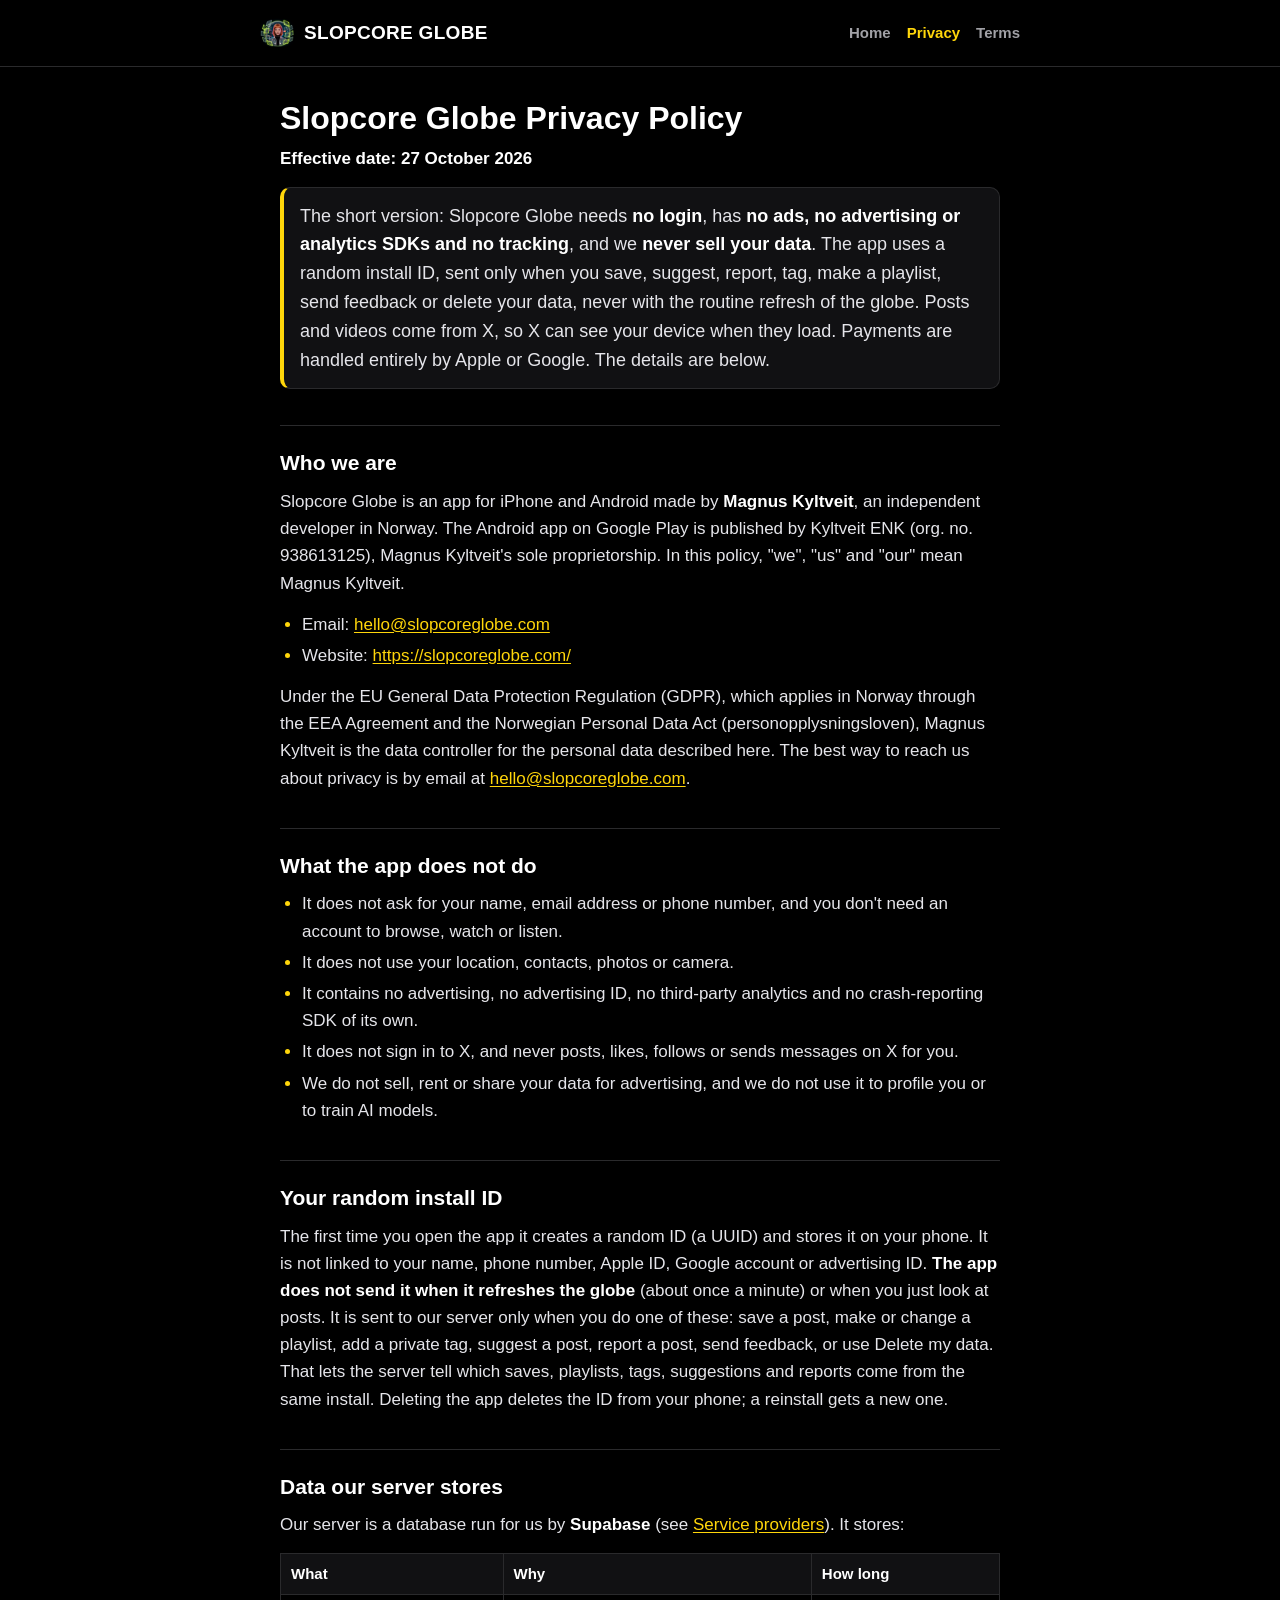
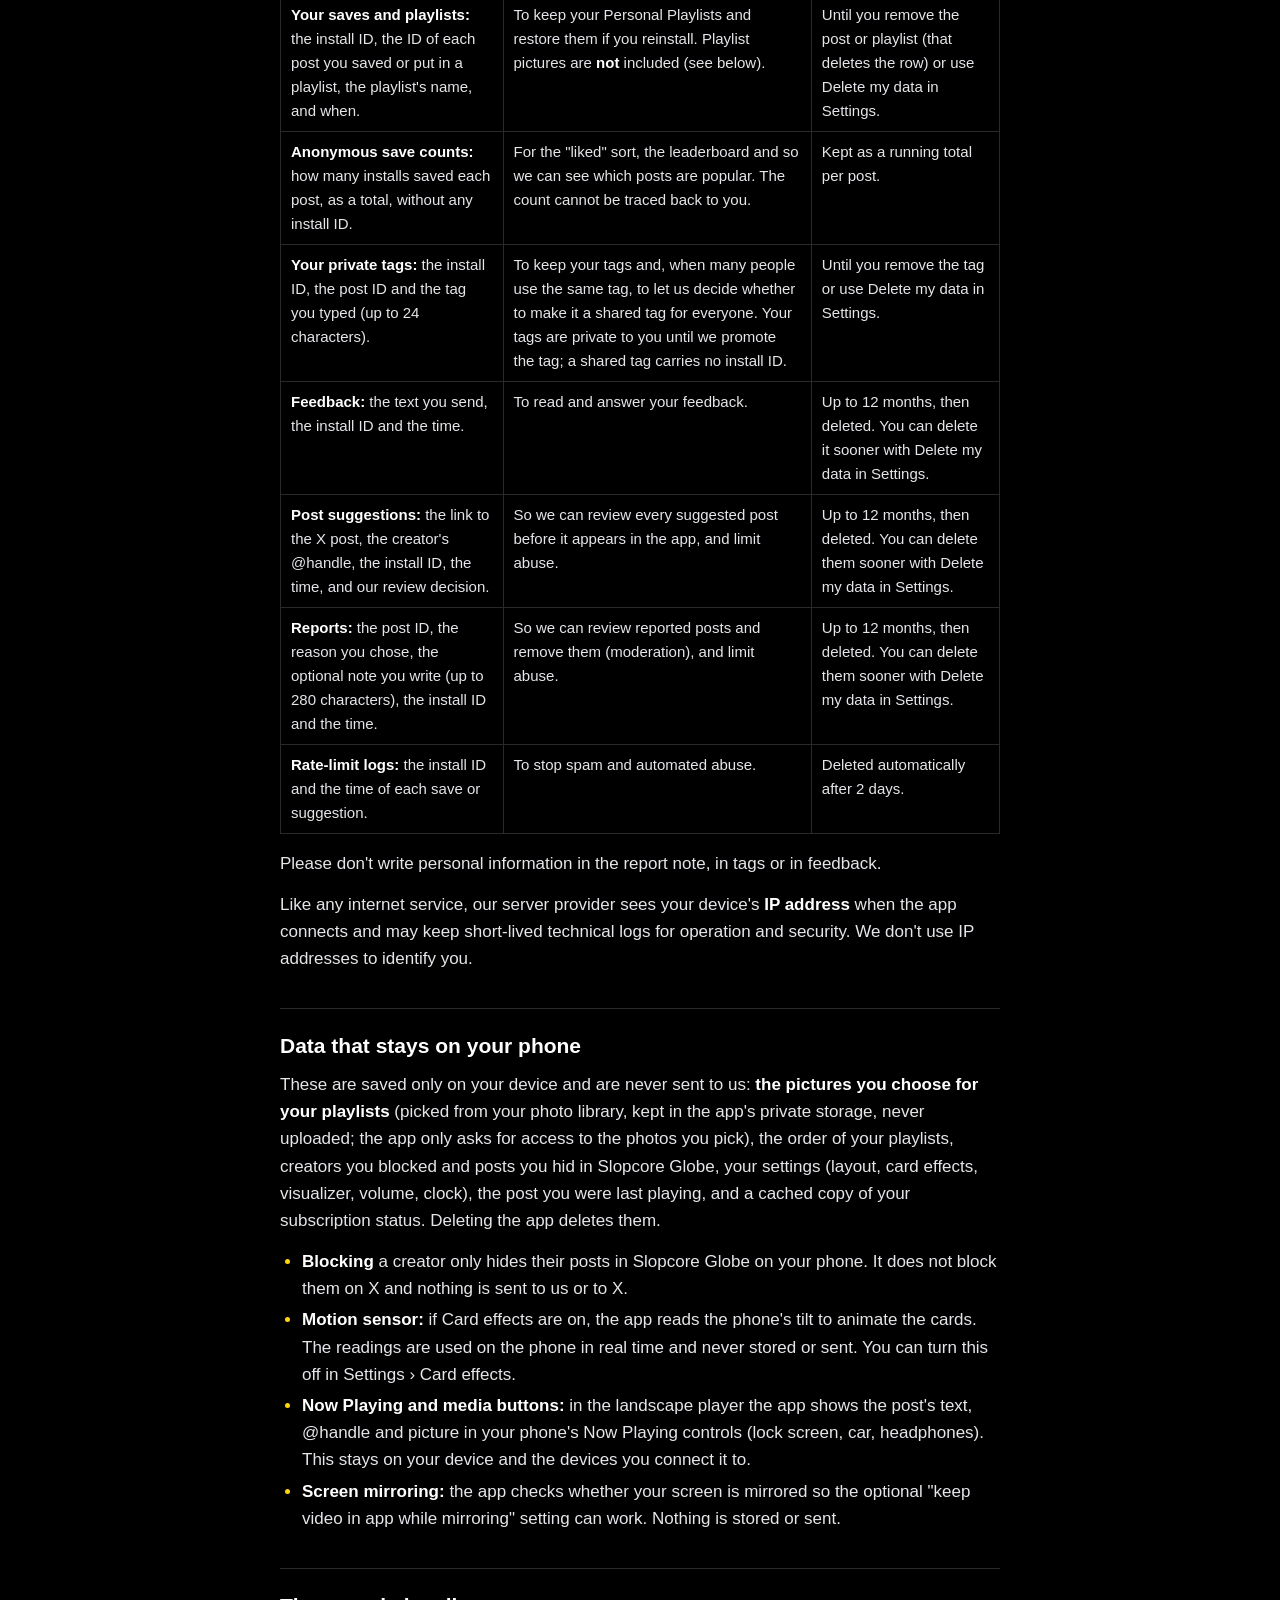
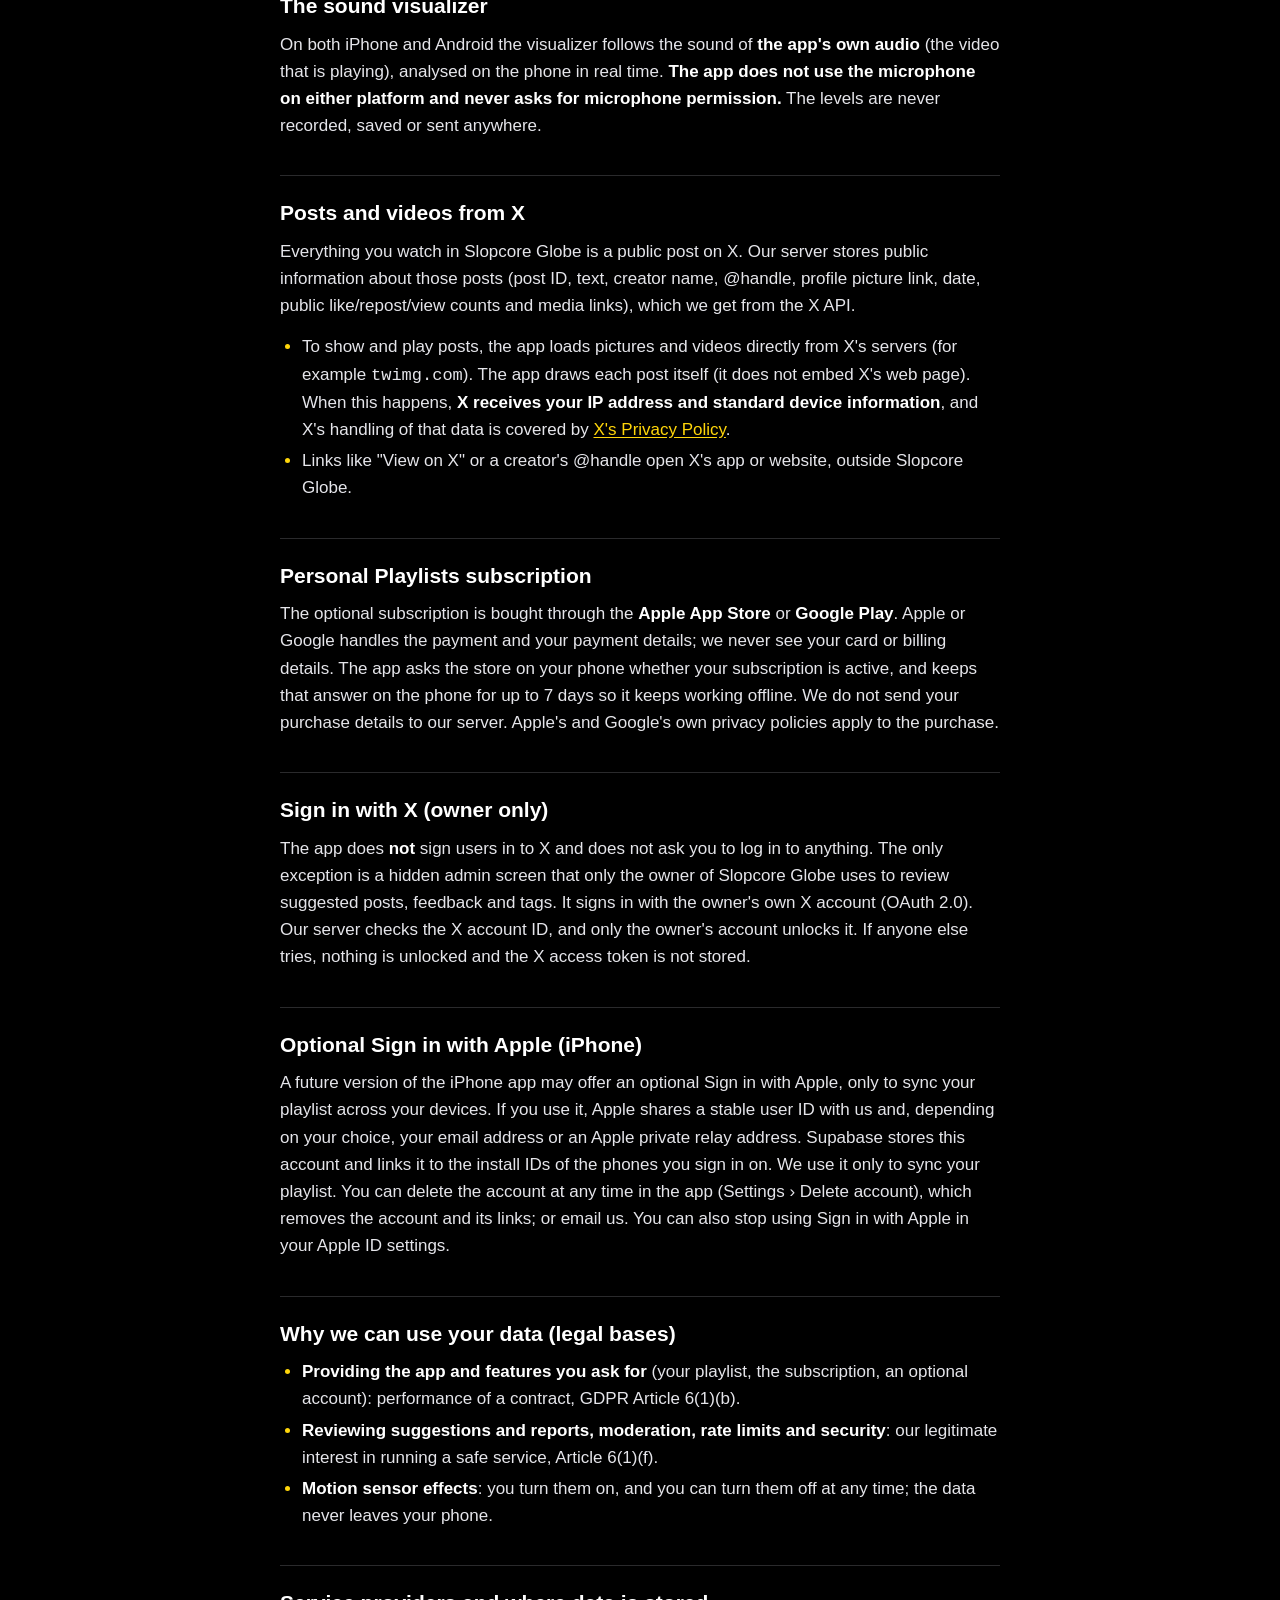
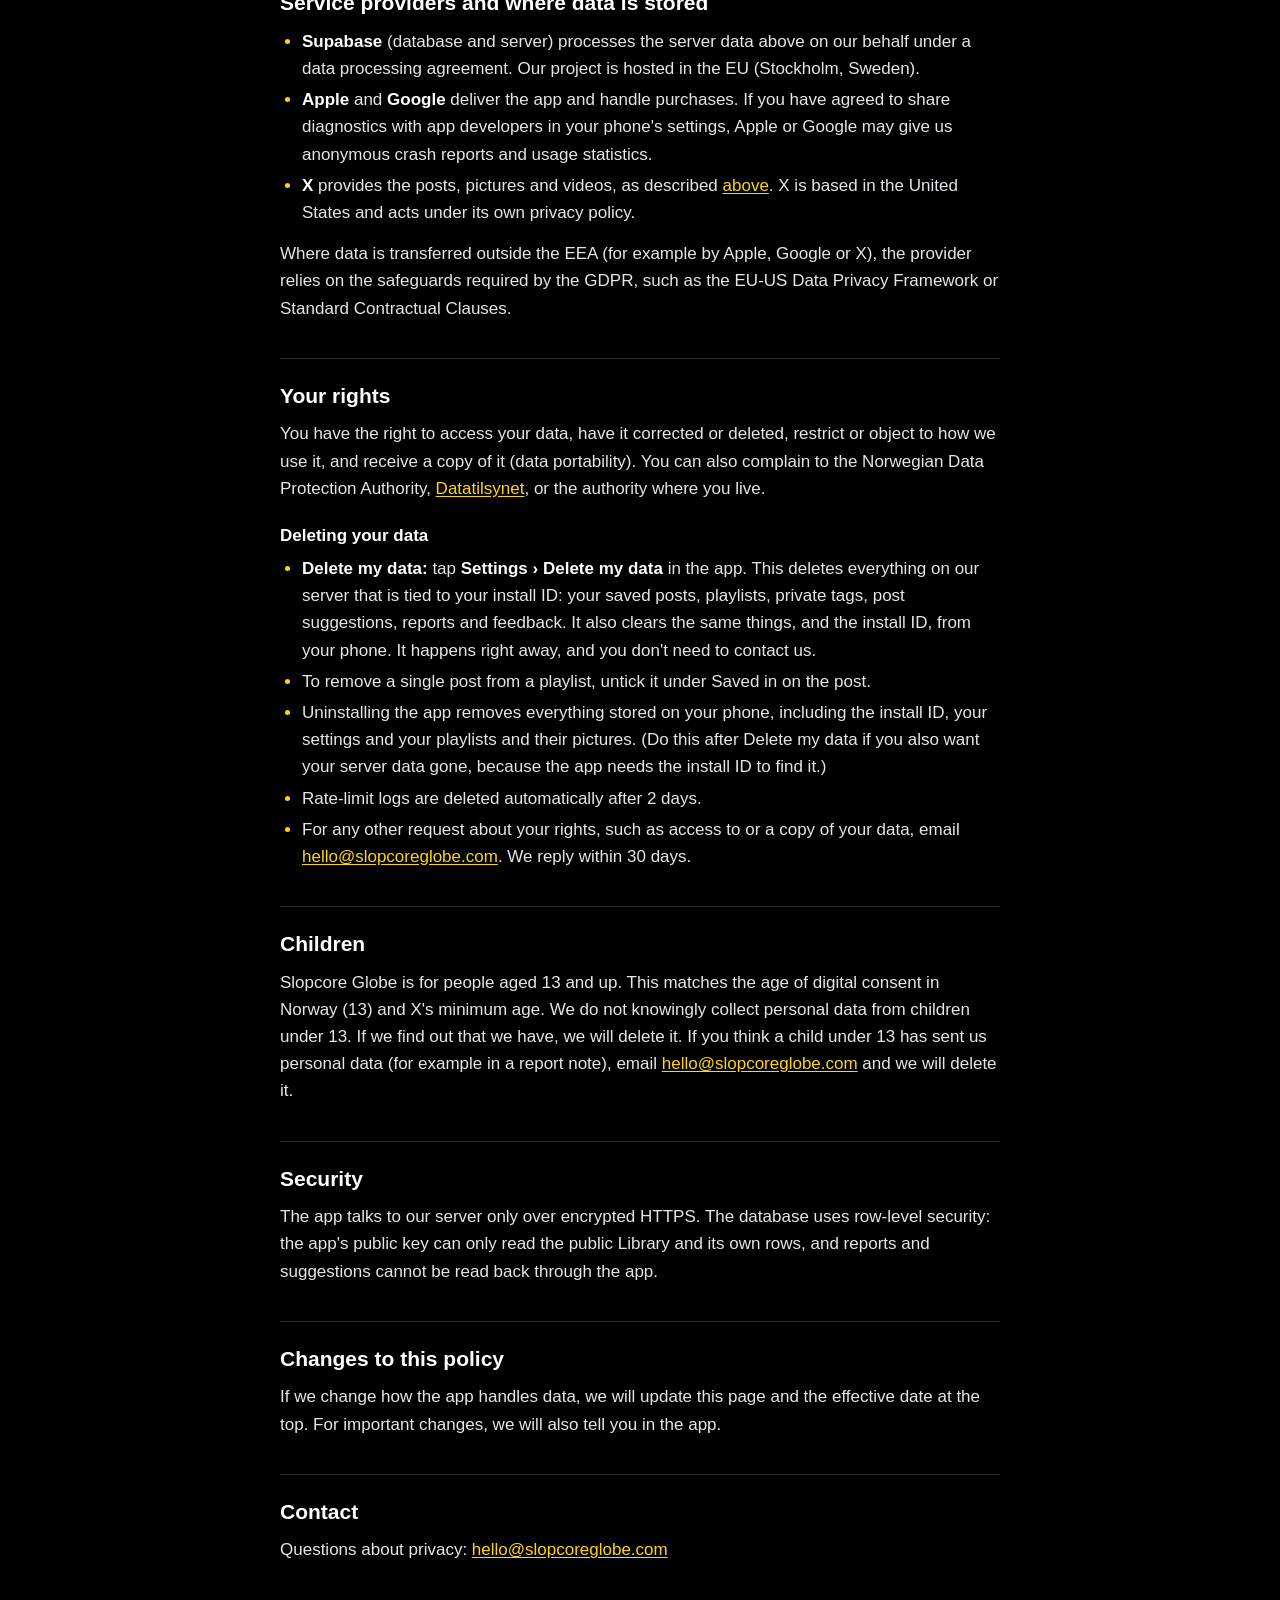
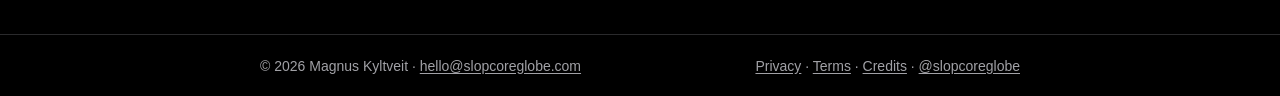
==== privacy/index.html @ a54f2439 "Deploy site from main@37bdde5" ====
<!DOCTYPE html>
<html lang="en">
<head>
<meta charset="utf-8">
<meta name="viewport" content="width=device-width, initial-scale=1">
<title>Privacy Policy – Slopcore Globe</title>
<meta name="description" content="How the Slopcore Globe app handles your information: no login, no ads, no tracking, a random install ID for your playlist.">
<link rel="canonical" href="https://slopcoreglobe.com/privacy/">
<meta name="theme-color" content="#000000">
<meta name="color-scheme" content="dark">
<link rel="icon" href="/favicon.ico" sizes="any">
<link rel="icon" type="image/png" sizes="32x32" href="/favicon-32.png">
<link rel="apple-touch-icon" href="/apple-touch-icon.png">
<link rel="stylesheet" href="/site.css">
</head>
<body>
<header class="site-header"><div class="wrap"><a class="brand" href="/" aria-label="Slopcore Globe home"><img src="/apple-touch-icon.png" alt="" width="34" height="34"><span>Slopcore Globe</span></a><nav class="site-nav" aria-label="Main"><a href="/">Home</a><a href="/privacy/" aria-current="page">Privacy</a><a href="/terms/">Terms</a></nav></div></header>
<main class="wrap prose">
<h1>Slopcore Globe Privacy Policy</h1>
<p class="meta"><strong>Effective date: 27 October 2026</strong></p>
<p class="lead">The short version: Slopcore Globe needs <strong>no login</strong>, has <strong>no ads, no advertising or analytics SDKs and no tracking</strong>, and we <strong>never sell your data</strong>. The app uses a random install ID, sent only when you save, suggest, report, tag, make a playlist, send feedback or delete your data, never with the routine refresh of the globe. Posts and videos come from X, so X can see your device when they load. Payments are handled entirely by Apple or Google. The details are below.</p>

<h2>Who we are</h2>
<p>Slopcore Globe is an app for iPhone and Android made by <strong>Magnus Kyltveit</strong>, an independent developer in Norway. The Android app on Google Play is published by Kyltveit ENK (org. no. 938613125), Magnus Kyltveit's sole proprietorship. In this policy, "we", "us" and "our" mean Magnus Kyltveit.</p>
<ul>
<li>Email: <a href="mailto:hello@slopcoreglobe.com">hello@slopcoreglobe.com</a></li>
<li>Website: <a href="https://slopcoreglobe.com/">https://slopcoreglobe.com/</a></li>
</ul>
<p>Under the EU General Data Protection Regulation (GDPR), which applies in Norway through the EEA Agreement and the Norwegian Personal Data Act (personopplysningsloven), Magnus Kyltveit is the data controller for the personal data described here. The best way to reach us about privacy is by email at <a href="mailto:hello@slopcoreglobe.com">hello@slopcoreglobe.com</a>.</p>

<h2>What the app does not do</h2>
<ul>
<li>It does not ask for your name, email address or phone number, and you don't need an account to browse, watch or listen.</li>
<li>It does not use your location, contacts, photos or camera.</li>
<li>It contains no advertising, no advertising ID, no third-party analytics and no crash-reporting SDK of its own.</li>
<li>It does not sign in to X, and never posts, likes, follows or sends messages on X for you.</li>
<li>We do not sell, rent or share your data for advertising, and we do not use it to profile you or to train AI models.</li>
</ul>

<h2 id="install-id">Your random install ID</h2>
<p>The first time you open the app it creates a random ID (a UUID) and stores it on your phone. It is not linked to your name, phone number, Apple ID, Google account or advertising ID. <strong>The app does not send it when it refreshes the globe</strong> (about once a minute) or when you just look at posts. It is sent to our server only when you do one of these: save a post, make or change a playlist, add a private tag, suggest a post, report a post, send feedback, or use Delete my data. That lets the server tell which saves, playlists, tags, suggestions and reports come from the same install. Deleting the app deletes the ID from your phone; a reinstall gets a new one.</p>

<h2>Data our server stores</h2>
<p>Our server is a database run for us by <strong>Supabase</strong> (see <a href="#processors">Service providers</a>). It stores:</p>
<table>
<tr><th>What</th><th>Why</th><th>How long</th></tr>
<tr><td><strong>Your saves and playlists:</strong> the install ID, the ID of each post you saved or put in a playlist, the playlist's name, and when.</td><td>To keep your Personal Playlists and restore them if you reinstall. Playlist pictures are <strong>not</strong> included (see below).</td><td>Until you remove the post or playlist (that deletes the row) or use Delete my data in Settings.</td></tr>
<tr><td><strong>Anonymous save counts:</strong> how many installs saved each post, as a total, without any install ID.</td><td>For the "liked" sort, the leaderboard and so we can see which posts are popular. The count cannot be traced back to you.</td><td>Kept as a running total per post.</td></tr>
<tr><td><strong>Your private tags:</strong> the install ID, the post ID and the tag you typed (up to 24 characters).</td><td>To keep your tags and, when many people use the same tag, to let us decide whether to make it a shared tag for everyone. Your tags are private to you until we promote the tag; a shared tag carries no install ID.</td><td>Until you remove the tag or use Delete my data in Settings.</td></tr>
<tr><td><strong>Feedback:</strong> the text you send, the install ID and the time.</td><td>To read and answer your feedback.</td><td>Up to 12 months, then deleted. You can delete it sooner with Delete my data in Settings.</td></tr>
<tr><td><strong>Post suggestions:</strong> the link to the X post, the creator's @handle, the install ID, the time, and our review decision.</td><td>So we can review every suggested post before it appears in the app, and limit abuse.</td><td>Up to 12 months, then deleted. You can delete them sooner with Delete my data in Settings.</td></tr>
<tr><td><strong>Reports:</strong> the post ID, the reason you chose, the optional note you write (up to 280 characters), the install ID and the time.</td><td>So we can review reported posts and remove them (moderation), and limit abuse.</td><td>Up to 12 months, then deleted. You can delete them sooner with Delete my data in Settings.</td></tr>
<tr><td><strong>Rate-limit logs:</strong> the install ID and the time of each save or suggestion.</td><td>To stop spam and automated abuse.</td><td>Deleted automatically after 2 days.</td></tr>
</table>
<p>Please don't write personal information in the report note, in tags or in feedback.</p>
<p>Like any internet service, our server provider sees your device's <strong>IP address</strong> when the app connects and may keep short-lived technical logs for operation and security. We don't use IP addresses to identify you.</p>

<h2>Data that stays on your phone</h2>
<p>These are saved only on your device and are never sent to us: <strong>the pictures you choose for your playlists</strong> (picked from your photo library, kept in the app's private storage, never uploaded; the app only asks for access to the photos you pick), the order of your playlists, creators you blocked and posts you hid in Slopcore Globe, your settings (layout, card effects, visualizer, volume, clock), the post you were last playing, and a cached copy of your subscription status. Deleting the app deletes them.</p>
<ul>
<li><strong>Blocking</strong> a creator only hides their posts in Slopcore Globe on your phone. It does not block them on X and nothing is sent to us or to X.</li>
<li><strong>Motion sensor:</strong> if Card effects are on, the app reads the phone's tilt to animate the cards. The readings are used on the phone in real time and never stored or sent. You can turn this off in Settings › Card effects.</li>
<li><strong>Now Playing and media buttons:</strong> in the landscape player the app shows the post's text, @handle and picture in your phone's Now Playing controls (lock screen, car, headphones). This stays on your device and the devices you connect it to.</li>
<li><strong>Screen mirroring:</strong> the app checks whether your screen is mirrored so the optional "keep video in app while mirroring" setting can work. Nothing is stored or sent.</li>
</ul>

<h2 id="visualizer">The sound visualizer</h2>
<p>On both iPhone and Android the visualizer follows the sound of <strong>the app's own audio</strong> (the video that is playing), analysed on the phone in real time. <strong>The app does not use the microphone on either platform and never asks for microphone permission.</strong> The levels are never recorded, saved or sent anywhere.</p>

<h2 id="x">Posts and videos from X</h2>
<p>Everything you watch in Slopcore Globe is a public post on X. Our server stores public information about those posts (post ID, text, creator name, @handle, profile picture link, date, public like/repost/view counts and media links), which we get from the X API.</p>
<ul>
<li>To show and play posts, the app loads pictures and videos directly from X's servers (for example <code>twimg.com</code>). The app draws each post itself (it does not embed X's web page). When this happens, <strong>X receives your IP address and standard device information</strong>, and X's handling of that data is covered by <a rel="noopener" href="https://x.com/en/privacy">X's Privacy Policy</a>.</li>
<li>Links like "View on X" or a creator's @handle open X's app or website, outside Slopcore Globe.</li>
</ul>

<h2 id="subscription">Personal Playlists subscription</h2>
<p>The optional subscription is bought through the <strong>Apple App Store</strong> or <strong>Google Play</strong>. Apple or Google handles the payment and your payment details; we never see your card or billing details. The app asks the store on your phone whether your subscription is active, and keeps that answer on the phone for up to 7 days so it keeps working offline. We do not send your purchase details to our server. Apple's and Google's own privacy policies apply to the purchase.</p>

<h2 id="admin">Sign in with X (owner only)</h2>
<p>The app does <strong>not</strong> sign users in to X and does not ask you to log in to anything. The only exception is a hidden admin screen that only the owner of Slopcore Globe uses to review suggested posts, feedback and tags. It signs in with the owner's own X account (OAuth 2.0). Our server checks the X account ID, and only the owner's account unlocks it. If anyone else tries, nothing is unlocked and the X access token is not stored.</p>

<h2 id="account">Optional Sign in with Apple (iPhone)</h2>
<p>A future version of the iPhone app may offer an optional Sign in with Apple, only to sync your playlist across your devices. If you use it, Apple shares a stable user ID with us and, depending on your choice, your email address or an Apple private relay address. Supabase stores this account and links it to the install IDs of the phones you sign in on. We use it only to sync your playlist. You can delete the account at any time in the app (Settings › Delete account), which removes the account and its links; or email us. You can also stop using Sign in with Apple in your Apple ID settings.</p>

<h2>Why we can use your data (legal bases)</h2>
<ul>
<li><strong>Providing the app and features you ask for</strong> (your playlist, the subscription, an optional account): performance of a contract, GDPR Article 6(1)(b).</li>
<li><strong>Reviewing suggestions and reports, moderation, rate limits and security</strong>: our legitimate interest in running a safe service, Article 6(1)(f).</li>
<li><strong>Motion sensor effects</strong>: you turn them on, and you can turn them off at any time; the data never leaves your phone.</li>
</ul>

<h2 id="processors">Service providers and where data is stored</h2>
<ul>
<li><strong>Supabase</strong> (database and server) processes the server data above on our behalf under a data processing agreement. Our project is hosted in the EU (Stockholm, Sweden).</li>
<li><strong>Apple</strong> and <strong>Google</strong> deliver the app and handle purchases. If you have agreed to share diagnostics with app developers in your phone's settings, Apple or Google may give us anonymous crash reports and usage statistics.</li>
<li><strong>X</strong> provides the posts, pictures and videos, as described <a href="#x">above</a>. X is based in the United States and acts under its own privacy policy.</li>
</ul>
<p>Where data is transferred outside the EEA (for example by Apple, Google or X), the provider relies on the safeguards required by the GDPR, such as the EU-US Data Privacy Framework or Standard Contractual Clauses.</p>

<h2 id="rights">Your rights</h2>
<p>You have the right to access your data, have it corrected or deleted, restrict or object to how we use it, and receive a copy of it (data portability). You can also complain to the Norwegian Data Protection Authority, <a rel="noopener" href="https://www.datatilsynet.no/">Datatilsynet</a>, or the authority where you live.</p>
<h3 id="delete">Deleting your data</h3>
<ul>
<li><strong>Delete my data:</strong> tap <strong>Settings › Delete my data</strong> in the app. This deletes everything on our server that is tied to your install ID: your saved posts, playlists, private tags, post suggestions, reports and feedback. It also clears the same things, and the install ID, from your phone. It happens right away, and you don't need to contact us.</li>
<li>To remove a single post from a playlist, untick it under Saved in on the post.</li>
<li>Uninstalling the app removes everything stored on your phone, including the install ID, your settings and your playlists and their pictures. (Do this after Delete my data if you also want your server data gone, because the app needs the install ID to find it.)</li>
<li>Rate-limit logs are deleted automatically after 2 days.</li>
<li>For any other request about your rights, such as access to or a copy of your data, email <a href="mailto:hello@slopcoreglobe.com?subject=Slopcore%20Globe%20privacy%20request">hello@slopcoreglobe.com</a>. We reply within 30 days.</li>
</ul>

<h2>Children</h2>
<p>Slopcore Globe is for people aged 13 and up. This matches the age of digital consent in Norway (13) and X's minimum age. We do not knowingly collect personal data from children under 13. If we find out that we have, we will delete it. If you think a child under 13 has sent us personal data (for example in a report note), email <a href="mailto:hello@slopcoreglobe.com">hello@slopcoreglobe.com</a> and we will delete it.</p>

<h2>Security</h2>
<p>The app talks to our server only over encrypted HTTPS. The database uses row-level security: the app's public key can only read the public Library and its own rows, and reports and suggestions cannot be read back through the app.</p>

<h2>Changes to this policy</h2>
<p>If we change how the app handles data, we will update this page and the effective date at the top. For important changes, we will also tell you in the app.</p>

<h2>Contact</h2>
<p>Questions about privacy: <a href="mailto:hello@slopcoreglobe.com">hello@slopcoreglobe.com</a></p>
</main>
<footer class="site-footer"><div class="wrap"><span>© 2026 Magnus Kyltveit · <a href="mailto:hello@slopcoreglobe.com">hello@slopcoreglobe.com</a></span><span><a href="/privacy/">Privacy</a> · <a href="/terms/">Terms</a> · <a href="/credits/">Credits</a> · <a rel="noopener" href="https://x.com/slopcoreglobe">@slopcoreglobe</a></span></div></footer>
</body>
</html>
---- site.css ----
/* Slopcore Globe site styles. Self-contained: no web fonts, scripts or external assets. */
:root { --accent:#FFD60A; --bg:#000; --ink:#fff; --muted:#a1a1a6; --line:#2a2a2c; --card:#111113; }
* { box-sizing:border-box; }
html { -webkit-text-size-adjust:100%; background:var(--bg); }
body { margin:0; font-family:-apple-system,BlinkMacSystemFont,"Segoe UI",Roboto,Helvetica,Arial,sans-serif;
       color:var(--ink); background:var(--bg); line-height:1.6; font-size:17px;
       min-height:100vh; display:flex; flex-direction:column; }
.wrap { max-width:760px; margin:0 auto; }
a { color:var(--accent); text-underline-offset:2px; word-break:break-word; }
a:focus-visible { outline:3px solid var(--accent); outline-offset:2px; border-radius:3px; }
strong { color:#fff; }

.site-header { border-bottom:1px solid var(--line); padding:16px 20px; }
.site-header .wrap { display:flex; align-items:center; justify-content:space-between; gap:14px; }
.brand { display:inline-flex; align-items:center; gap:10px; color:#fff; text-decoration:none; }
.brand img { width:34px; height:34px; border-radius:9px; flex:none; }
.brand span { white-space:nowrap; font-weight:800; font-size:19px; letter-spacing:.3px; text-transform:uppercase; }
.site-nav { display:flex; gap:16px; }
.site-nav a { white-space:nowrap; color:var(--muted); font-size:15px; font-weight:600; text-decoration:none; }
.site-nav a:hover, .site-nav a[aria-current] { color:var(--accent); }

main { padding:32px 20px 56px; flex:1 0 auto; width:100%; }

/* Home */
.hero { text-align:center; padding:28px 0 8px; }
.hero img { width:140px; height:140px; border-radius:32px; box-shadow:0 0 0 1px var(--line), 0 8px 40px rgba(255,214,10,.22); }
.hero h1 { font-size:42px; line-height:1.1; margin:24px 0 12px; letter-spacing:.5px; text-transform:uppercase; font-weight:800; }
.tagline { font-size:20px; color:#e5e5ea; margin:0 auto 20px; max-width:30em; }
.pill { display:inline-block; background:var(--accent); color:#000; font-size:14px; font-weight:700;
        padding:5px 14px; border-radius:999px; }
.points { list-style:none; padding:0; margin:40px 0 0; display:grid; gap:12px; }
.points li { background:var(--card); border:1px solid var(--line); border-radius:14px; padding:16px 18px; }
.points strong { display:block; font-size:17px; margin-bottom:2px; }
.points p { margin:0; color:var(--muted); font-size:16px; }
.cta { text-align:center; margin-top:28px; }
.button { display:inline-block; border:1px solid var(--accent); color:var(--accent); text-decoration:none;
          font-weight:700; padding:10px 18px; border-radius:999px; }
.button:hover { background:var(--accent); color:#000; }
.contact { margin-top:40px; padding-top:24px; border-top:1px solid var(--line); color:var(--muted); }
.contact h2 { font-size:20px; margin:0 0 8px; color:#fff; }

/* Long-form text */
.prose { color:#e5e5ea; }
.prose h1 { font-size:32px; line-height:1.2; margin:0 0 8px; color:#fff; }
.prose h2 { font-size:21px; margin:36px 0 8px; padding-top:20px; border-top:1px solid var(--line); color:#fff; }
.prose h3 { font-size:17px; margin:20px 0 6px; color:#fff; }
.prose p, .prose ul { margin:0 0 14px; }
.prose ul { padding-left:22px; }
.prose li { margin:4px 0; }
.prose li::marker { color:var(--accent); }
.prose .lead { font-size:18px; background:var(--card); border:1px solid var(--line); border-left:4px solid var(--accent);
               border-radius:10px; padding:14px 16px; }
.prose .meta { color:var(--muted); }
.prose table { border-collapse:collapse; width:100%; margin:0 0 16px; font-size:15px; }
.prose th, .prose td { text-align:left; vertical-align:top; border:1px solid var(--line); padding:8px 10px; }
.prose th { background:var(--card); color:#fff; }

.notfound { text-align:center; padding:48px 0; }
.notfound h1 { font-size:32px; margin:0 0 8px; }

.site-footer { border-top:1px solid var(--line); color:var(--muted); font-size:14px; padding:20px; }
.site-footer .wrap { display:flex; flex-wrap:wrap; gap:6px 16px; justify-content:space-between; }
.site-footer a { color:var(--muted); }
.site-footer a:hover { color:var(--accent); }

@media (max-width:520px) {
  body { font-size:16px; }
  .hero h1 { font-size:34px; }
  .tagline { font-size:18px; }
  .prose h1 { font-size:27px; }
  .site-header { padding:14px 16px; }
  .brand span { font-size:16px; }
  .brand img { width:30px; height:30px; }
  .site-nav { gap:12px; }
  .site-nav a { font-size:14px; }
  /* Tables become stacked cards on phones */
  .prose table, .prose tbody, .prose tr, .prose td { display:block; width:100%; }
  .prose tr:first-child { display:none; }
  .prose tr { background:var(--card); border:1px solid var(--line); border-radius:12px; padding:10px 14px; margin:0 0 10px; }
  .prose td { border:0; padding:4px 0; }
  .prose td:nth-child(2)::before { content:"Why: "; color:var(--accent); font-weight:700; }
  .prose td:nth-child(3)::before { content:"Kept: "; color:var(--accent); font-weight:700; }
}
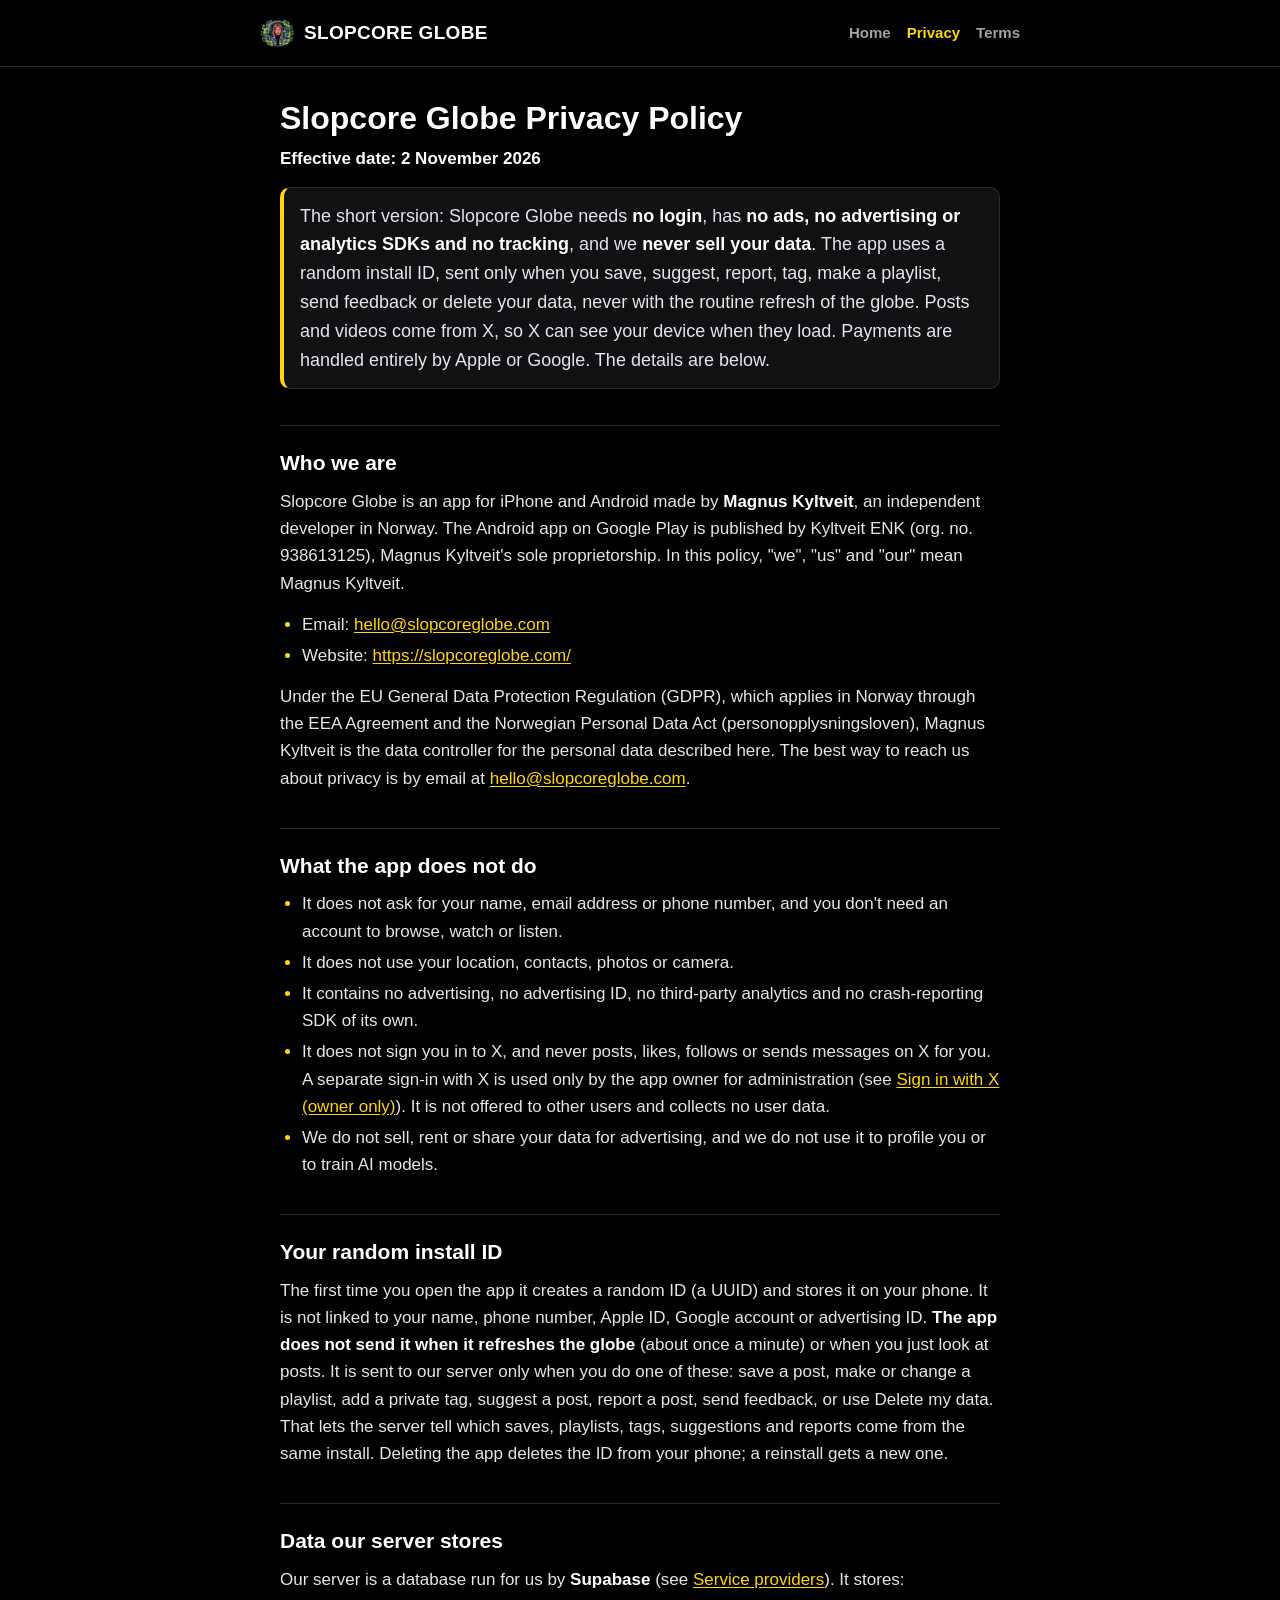
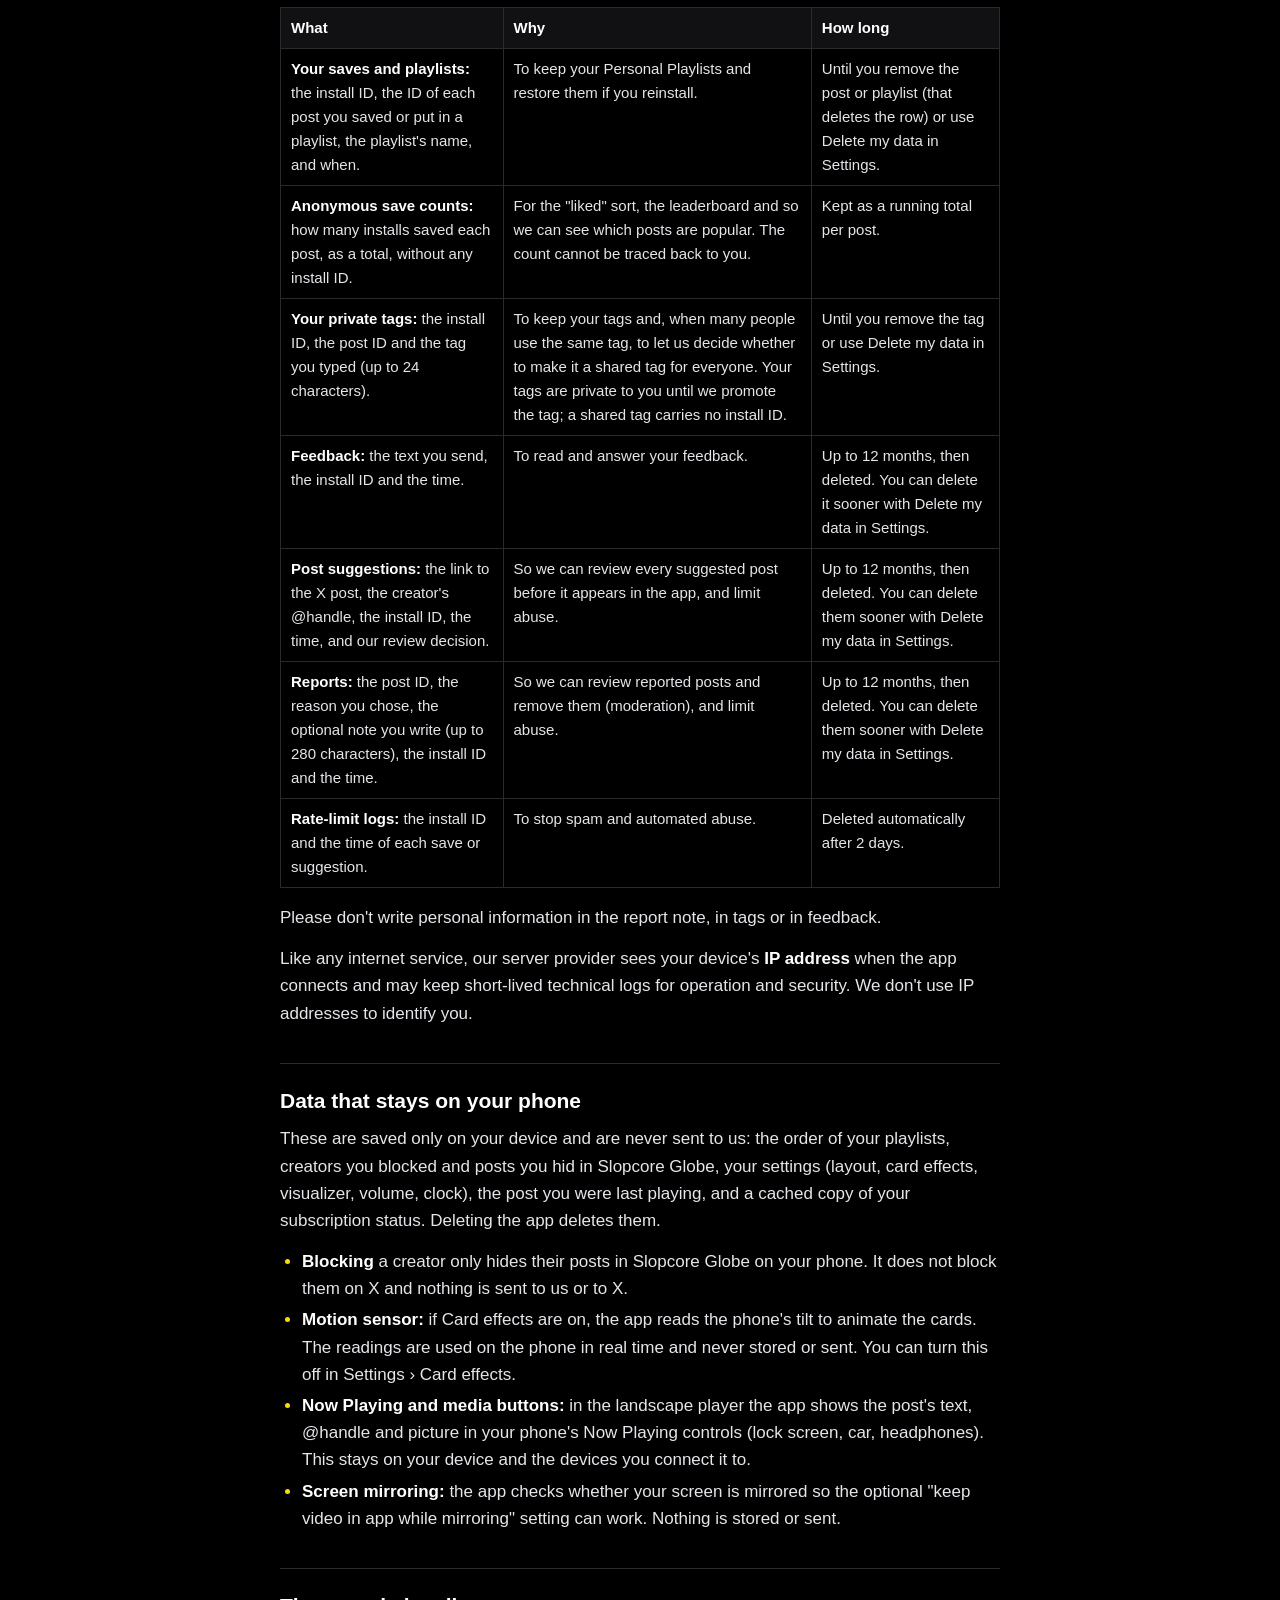
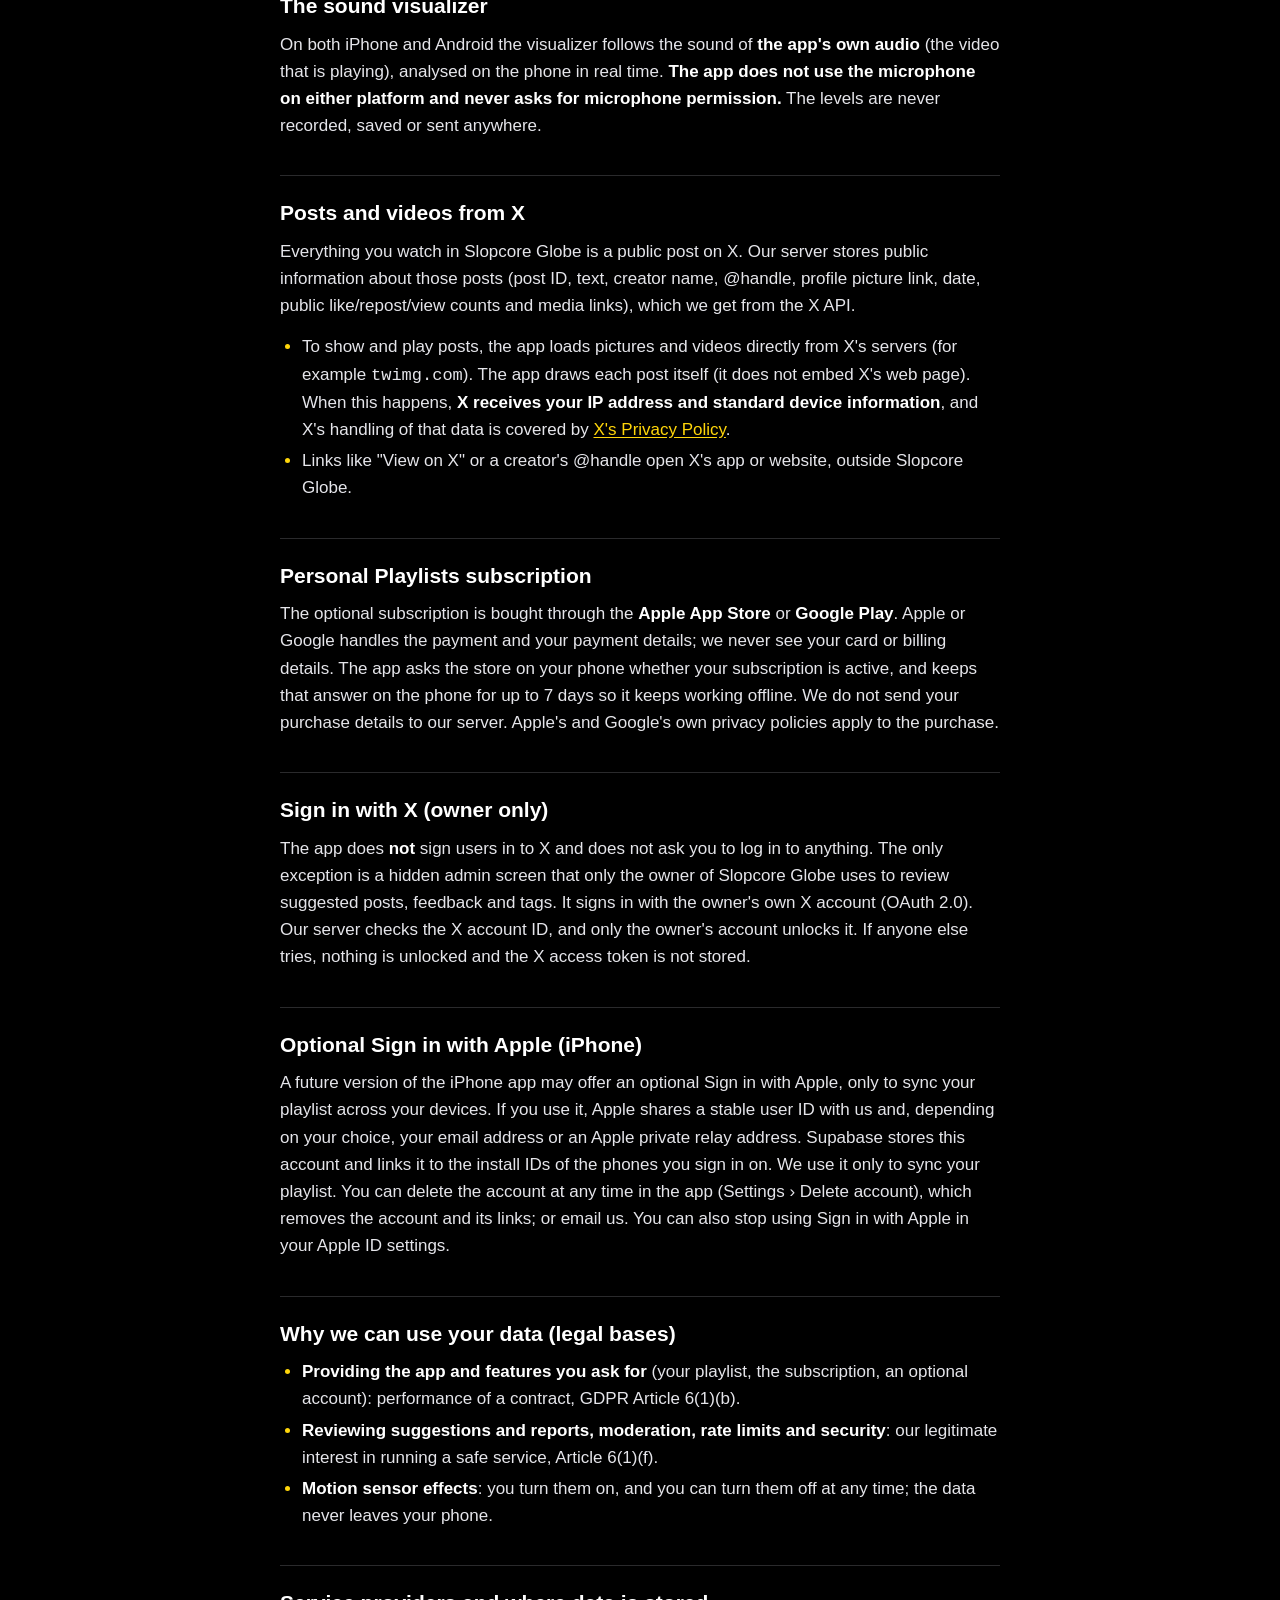
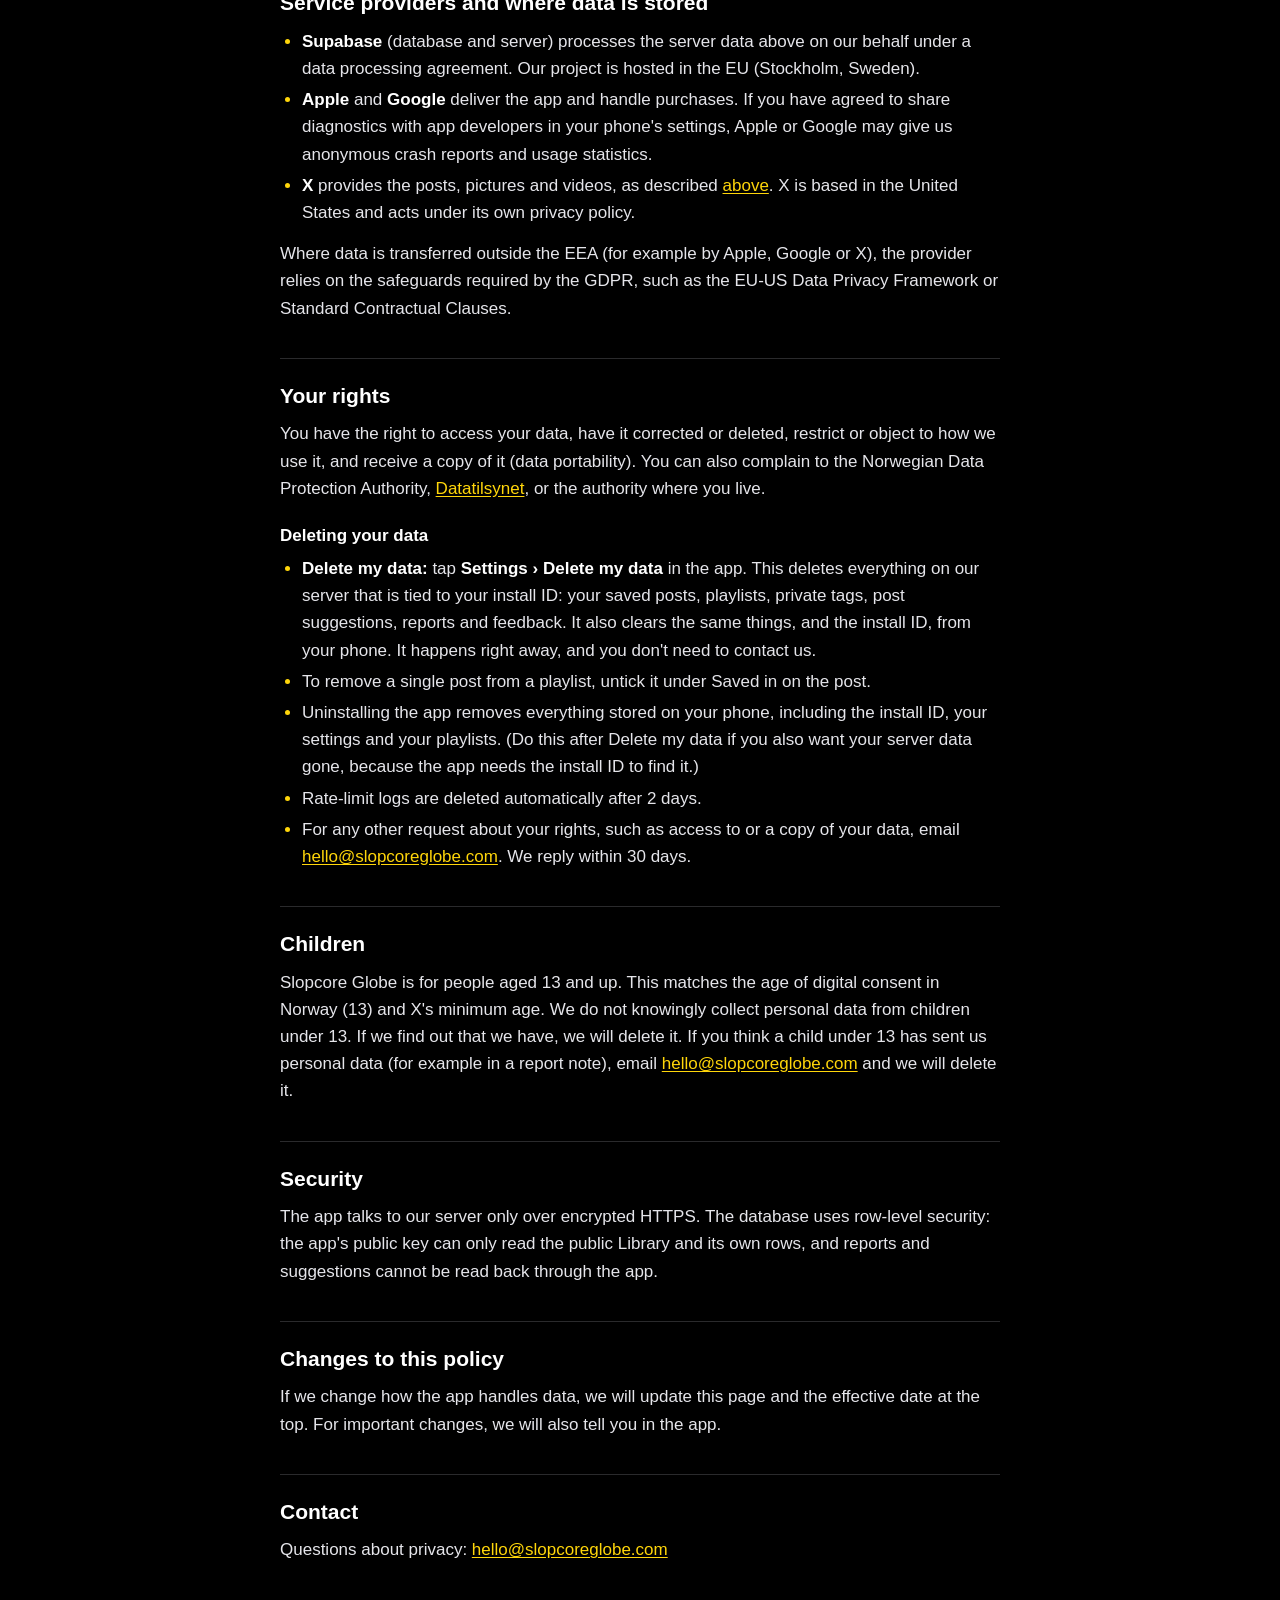
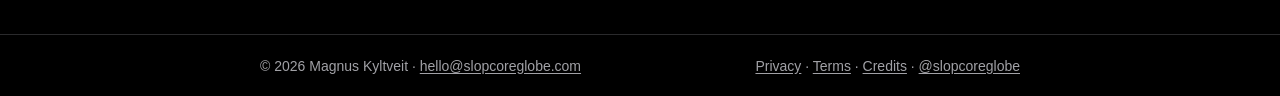
==== commit f9b45533: "Deploy site from main@bbddae5" ====
--- a/privacy/index.html
+++ b/privacy/index.html
@@ -17,7 +17,7 @@
 <header class="site-header"><div class="wrap"><a class="brand" href="/" aria-label="Slopcore Globe home"><img src="/apple-touch-icon.png" alt="" width="34" height="34"><span>Slopcore Globe</span></a><nav class="site-nav" aria-label="Main"><a href="/">Home</a><a href="/privacy/" aria-current="page">Privacy</a><a href="/terms/">Terms</a></nav></div></header>
 <main class="wrap prose">
 <h1>Slopcore Globe Privacy Policy</h1>
-<p class="meta"><strong>Effective date: 27 October 2026</strong></p>
+<p class="meta"><strong>Effective date: 2 November 2026</strong></p>
 <p class="lead">The short version: Slopcore Globe needs <strong>no login</strong>, has <strong>no ads, no advertising or analytics SDKs and no tracking</strong>, and we <strong>never sell your data</strong>. The app uses a random install ID, sent only when you save, suggest, report, tag, make a playlist, send feedback or delete your data, never with the routine refresh of the globe. Posts and videos come from X, so X can see your device when they load. Payments are handled entirely by Apple or Google. The details are below.</p>
 
 <h2>Who we are</h2>
@@ -33,7 +33,7 @@
 <li>It does not ask for your name, email address or phone number, and you don't need an account to browse, watch or listen.</li>
 <li>It does not use your location, contacts, photos or camera.</li>
 <li>It contains no advertising, no advertising ID, no third-party analytics and no crash-reporting SDK of its own.</li>
-<li>It does not sign in to X, and never posts, likes, follows or sends messages on X for you.</li>
+<li>It does not sign you in to X, and never posts, likes, follows or sends messages on X for you. A separate sign-in with X is used only by the app owner for administration (see <a href="#admin">Sign in with X (owner only)</a>). It is not offered to other users and collects no user data.</li>
 <li>We do not sell, rent or share your data for advertising, and we do not use it to profile you or to train AI models.</li>
 </ul>
 
@@ -44,7 +44,7 @@
 <p>Our server is a database run for us by <strong>Supabase</strong> (see <a href="#processors">Service providers</a>). It stores:</p>
 <table>
 <tr><th>What</th><th>Why</th><th>How long</th></tr>
-<tr><td><strong>Your saves and playlists:</strong> the install ID, the ID of each post you saved or put in a playlist, the playlist's name, and when.</td><td>To keep your Personal Playlists and restore them if you reinstall. Playlist pictures are <strong>not</strong> included (see below).</td><td>Until you remove the post or playlist (that deletes the row) or use Delete my data in Settings.</td></tr>
+<tr><td><strong>Your saves and playlists:</strong> the install ID, the ID of each post you saved or put in a playlist, the playlist's name, and when.</td><td>To keep your Personal Playlists and restore them if you reinstall.</td><td>Until you remove the post or playlist (that deletes the row) or use Delete my data in Settings.</td></tr>
 <tr><td><strong>Anonymous save counts:</strong> how many installs saved each post, as a total, without any install ID.</td><td>For the "liked" sort, the leaderboard and so we can see which posts are popular. The count cannot be traced back to you.</td><td>Kept as a running total per post.</td></tr>
 <tr><td><strong>Your private tags:</strong> the install ID, the post ID and the tag you typed (up to 24 characters).</td><td>To keep your tags and, when many people use the same tag, to let us decide whether to make it a shared tag for everyone. Your tags are private to you until we promote the tag; a shared tag carries no install ID.</td><td>Until you remove the tag or use Delete my data in Settings.</td></tr>
 <tr><td><strong>Feedback:</strong> the text you send, the install ID and the time.</td><td>To read and answer your feedback.</td><td>Up to 12 months, then deleted. You can delete it sooner with Delete my data in Settings.</td></tr>
@@ -56,7 +56,7 @@
 <p>Like any internet service, our server provider sees your device's <strong>IP address</strong> when the app connects and may keep short-lived technical logs for operation and security. We don't use IP addresses to identify you.</p>
 
 <h2>Data that stays on your phone</h2>
-<p>These are saved only on your device and are never sent to us: <strong>the pictures you choose for your playlists</strong> (picked from your photo library, kept in the app's private storage, never uploaded; the app only asks for access to the photos you pick), the order of your playlists, creators you blocked and posts you hid in Slopcore Globe, your settings (layout, card effects, visualizer, volume, clock), the post you were last playing, and a cached copy of your subscription status. Deleting the app deletes them.</p>
+<p>These are saved only on your device and are never sent to us: the order of your playlists, creators you blocked and posts you hid in Slopcore Globe, your settings (layout, card effects, visualizer, volume, clock), the post you were last playing, and a cached copy of your subscription status. Deleting the app deletes them.</p>
 <ul>
 <li><strong>Blocking</strong> a creator only hides their posts in Slopcore Globe on your phone. It does not block them on X and nothing is sent to us or to X.</li>
 <li><strong>Motion sensor:</strong> if Card effects are on, the app reads the phone's tilt to animate the cards. The readings are used on the phone in real time and never stored or sent. You can turn this off in Settings › Card effects.</li>
@@ -104,7 +104,7 @@
 <ul>
 <li><strong>Delete my data:</strong> tap <strong>Settings › Delete my data</strong> in the app. This deletes everything on our server that is tied to your install ID: your saved posts, playlists, private tags, post suggestions, reports and feedback. It also clears the same things, and the install ID, from your phone. It happens right away, and you don't need to contact us.</li>
 <li>To remove a single post from a playlist, untick it under Saved in on the post.</li>
-<li>Uninstalling the app removes everything stored on your phone, including the install ID, your settings and your playlists and their pictures. (Do this after Delete my data if you also want your server data gone, because the app needs the install ID to find it.)</li>
+<li>Uninstalling the app removes everything stored on your phone, including the install ID, your settings and your playlists. (Do this after Delete my data if you also want your server data gone, because the app needs the install ID to find it.)</li>
 <li>Rate-limit logs are deleted automatically after 2 days.</li>
 <li>For any other request about your rights, such as access to or a copy of your data, email <a href="mailto:hello@slopcoreglobe.com?subject=Slopcore%20Globe%20privacy%20request">hello@slopcoreglobe.com</a>. We reply within 30 days.</li>
 </ul>
